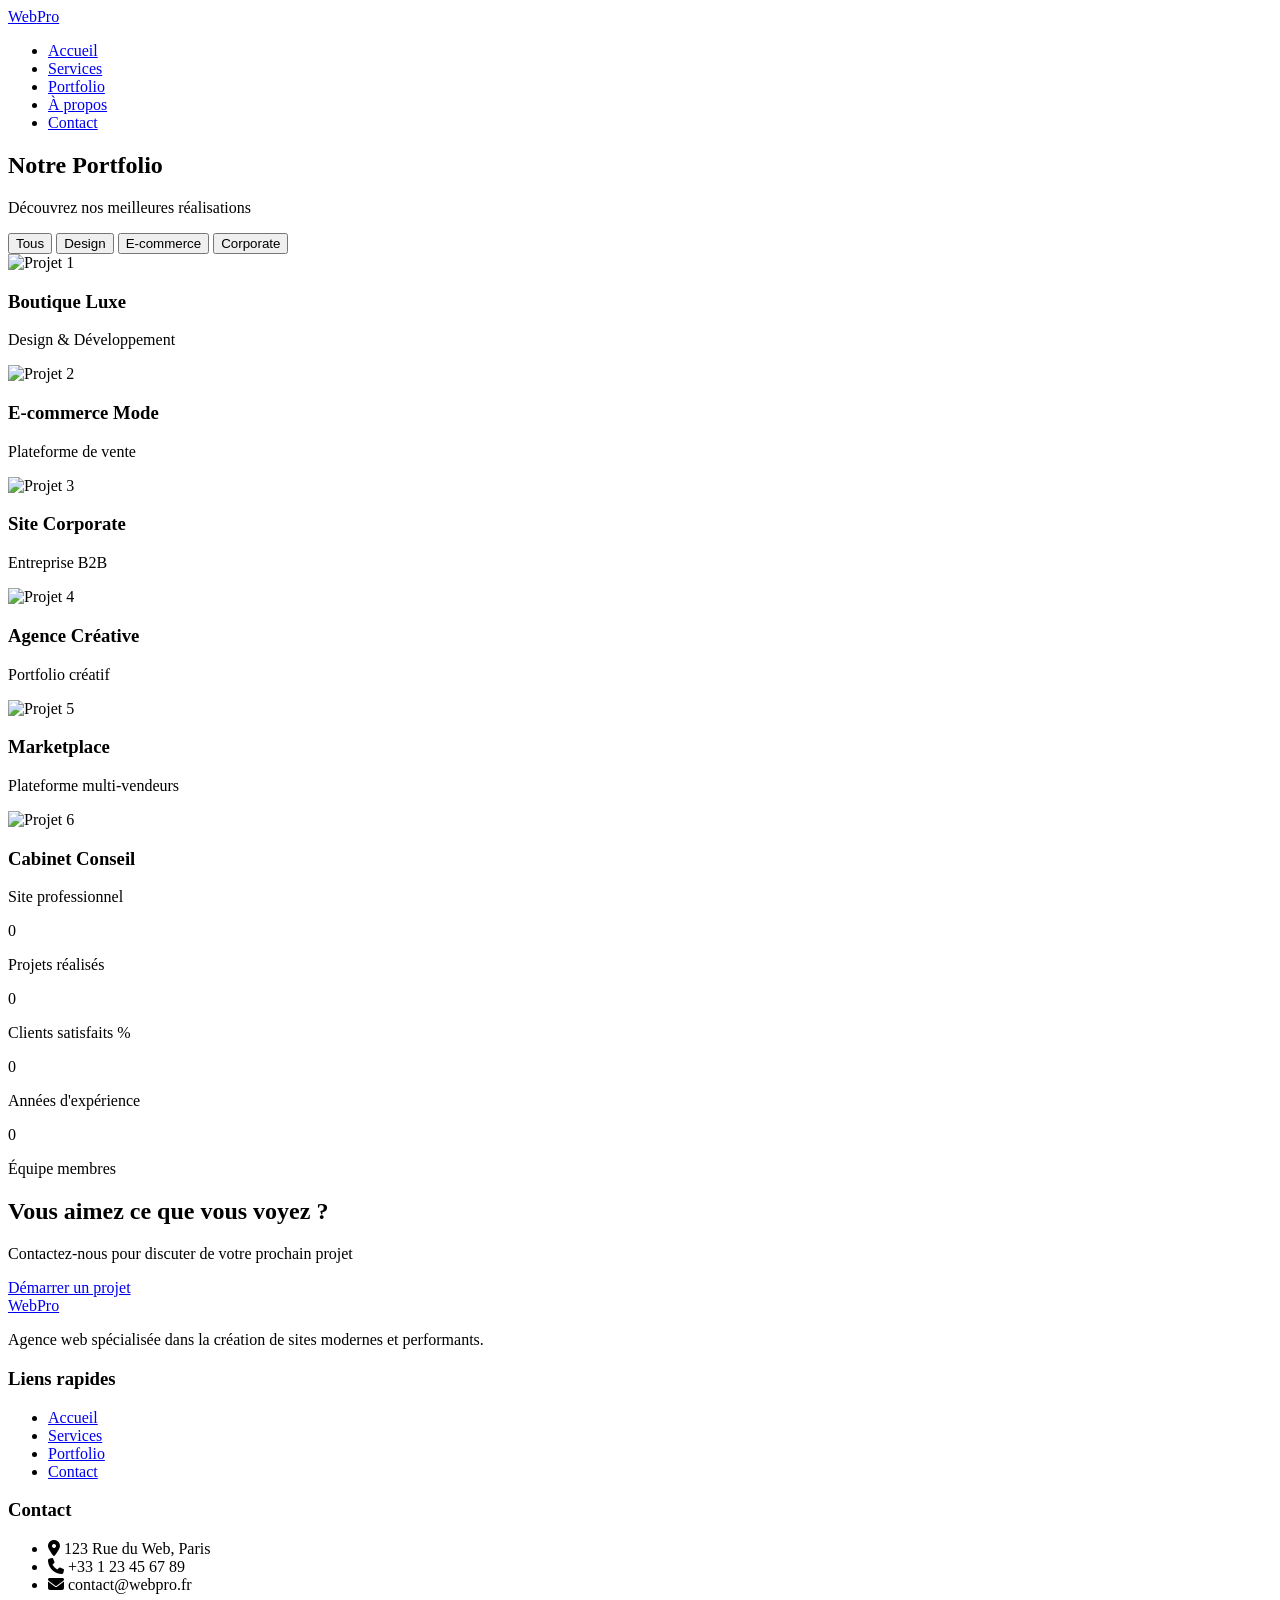
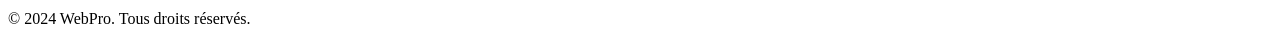
==== portfolio.html @ 1be38f8d "Add files via upload" ====
<!DOCTYPE html>
<html lang="fr">
<head>
    <meta charset="UTF-8">
    <meta name="viewport" content="width=device-width, initial-scale=1.0">
    <meta name="description" content="Découvrez nos réalisations et projets clients">
    <meta name="keywords" content="portfolio, réalisations, projets, clients">
    <title>Portfolio - WebPro</title>
    <link rel="stylesheet" href="css/style.css">
    <link rel="stylesheet" href="css/components.css">
    <link rel="stylesheet" href="css/responsive.css">
    <link rel="stylesheet" href="https://cdnjs.cloudflare.com/ajax/libs/font-awesome/6.4.0/css/all.min.css">
</head>
<body>
    <!-- Navigation -->
    <header class="header">
        <div class="container">
            <a href="index.html" class="logo">Web<span>Pro</span></a>
            
            <nav class="navbar">
                <ul class="nav-menu">
                    <li><a href="index.html" class="nav-link">Accueil</a></li>
                    <li><a href="services.html" class="nav-link">Services</a></li>
                    <li><a href="portfolio.html" class="nav-link active">Portfolio</a></li>
                    <li><a href="about.html" class="nav-link">À propos</a></li>
                    <li><a href="contact.html" class="nav-link">Contact</a></li>
                </ul>
                
                <div class="hamburger">
                    <span class="bar"></span>
                    <span class="bar"></span>
                    <span class="bar"></span>
                </div>
            </nav>
        </div>
    </header>

    <!-- Hero Section -->
    <section class="hero hero-secondary">
        <div class="container">
            <h1 class="hero-title">Notre Portfolio</h1>
            <p class="hero-subtitle">Découvrez nos meilleures réalisations</p>
        </div>
    </section>

    <!-- Portfolio Grid -->
    <section class="portfolio fade-in">
        <div class="container">
            <div class="portfolio-filters">
                <button class="filter-btn active" data-filter="all">Tous</button>
                <button class="filter-btn" data-filter="design">Design</button>
                <button class="filter-btn" data-filter="ecommerce">E-commerce</button>
                <button class="filter-btn" data-filter="corporate">Corporate</button>
            </div>

            <div class="portfolio-grid">
                <div class="portfolio-item" data-category="design">
                    <div class="portfolio-image">
                        <img src="images/portfolio/project1.jpg" alt="Projet 1">
                        <div class="portfolio-overlay">
                            <h3>Boutique Luxe</h3>
                            <p>Design & Développement</p>
                        </div>
                    </div>
                </div>

                <div class="portfolio-item" data-category="ecommerce">
                    <div class="portfolio-image">
                        <img src="images/portfolio/project2.jpg" alt="Projet 2">
                        <div class="portfolio-overlay">
                            <h3>E-commerce Mode</h3>
                            <p>Plateforme de vente</p>
                        </div>
                    </div>
                </div>

                <div class="portfolio-item" data-category="corporate">
                    <div class="portfolio-image">
                        <img src="images/portfolio/project3.jpg" alt="Projet 3">
                        <div class="portfolio-overlay">
                            <h3>Site Corporate</h3>
                            <p>Entreprise B2B</p>
                        </div>
                    </div>
                </div>

                <div class="portfolio-item" data-category="design">
                    <div class="portfolio-image">
                        <img src="images/portfolio/project4.jpg" alt="Projet 4">
                        <div class="portfolio-overlay">
                            <h3>Agence Créative</h3>
                            <p>Portfolio créatif</p>
                        </div>
                    </div>
                </div>

                <div class="portfolio-item" data-category="ecommerce">
                    <div class="portfolio-image">
                        <img src="images/portfolio/project5.jpg" alt="Projet 5">
                        <div class="portfolio-overlay">
                            <h3>Marketplace</h3>
                            <p>Plateforme multi-vendeurs</p>
                        </div>
                    </div>
                </div>

                <div class="portfolio-item" data-category="corporate">
                    <div class="portfolio-image">
                        <img src="images/portfolio/project6.jpg" alt="Projet 6">
                        <div class="portfolio-overlay">
                            <h3>Cabinet Conseil</h3>
                            <p>Site professionnel</p>
                        </div>
                    </div>
                </div>
            </div>
        </div>
    </section>

    <!-- Stats Section -->
    <section class="stats-section fade-in">
        <div class="container">
            <div class="stats-grid">
                <div class="stat-card">
                    <div class="stat-number" data-target="150">0</div>
                    <p>Projets réalisés</p>
                </div>
                <div class="stat-card">
                    <div class="stat-number" data-target="98">0</div>
                    <p>Clients satisfaits %</p>
                </div>
                <div class="stat-card">
                    <div class="stat-number" data-target="8">0</div>
                    <p>Années d'expérience</p>
                </div>
                <div class="stat-card">
                    <div class="stat-number" data-target="50">0</div>
                    <p>Équipe membres</p>
                </div>
            </div>
        </div>
    </section>

    <!-- CTA Section -->
    <section class="cta fade-in">
        <div class="container">
            <h2>Vous aimez ce que vous voyez ?</h2>
            <p>Contactez-nous pour discuter de votre prochain projet</p>
            <a href="contact.html" class="btn btn-primary">Démarrer un projet</a>
        </div>
    </section>

    <!-- Footer -->
    <footer class="footer">
        <div class="container">
            <div class="footer-grid">
                <div class="footer-col">
                    <a href="index.html" class="logo">Web<span>Pro</span></a>
                    <p>Agence web spécialisée dans la création de sites modernes et performants.</p>
                </div>
                
                <div class="footer-col">
                    <h3>Liens rapides</h3>
                    <ul>
                        <li><a href="index.html">Accueil</a></li>
                        <li><a href="services.html">Services</a></li>
                        <li><a href="portfolio.html">Portfolio</a></li>
                        <li><a href="contact.html">Contact</a></li>
                    </ul>
                </div>
                
                <div class="footer-col">
                    <h3>Contact</h3>
                    <ul>
                        <li><i class="fas fa-map-marker-alt"></i> 123 Rue du Web, Paris</li>
                        <li><i class="fas fa-phone"></i> +33 1 23 45 67 89</li>
                        <li><i class="fas fa-envelope"></i> contact@webpro.fr</li>
                    </ul>
                </div>
            </div>
            
            <div class="footer-bottom">
                <p>© 2024 WebPro. Tous droits réservés.</p>
            </div>
        </div>
    </footer>

    <script src="js/main.js"></script>
</body>
</html>
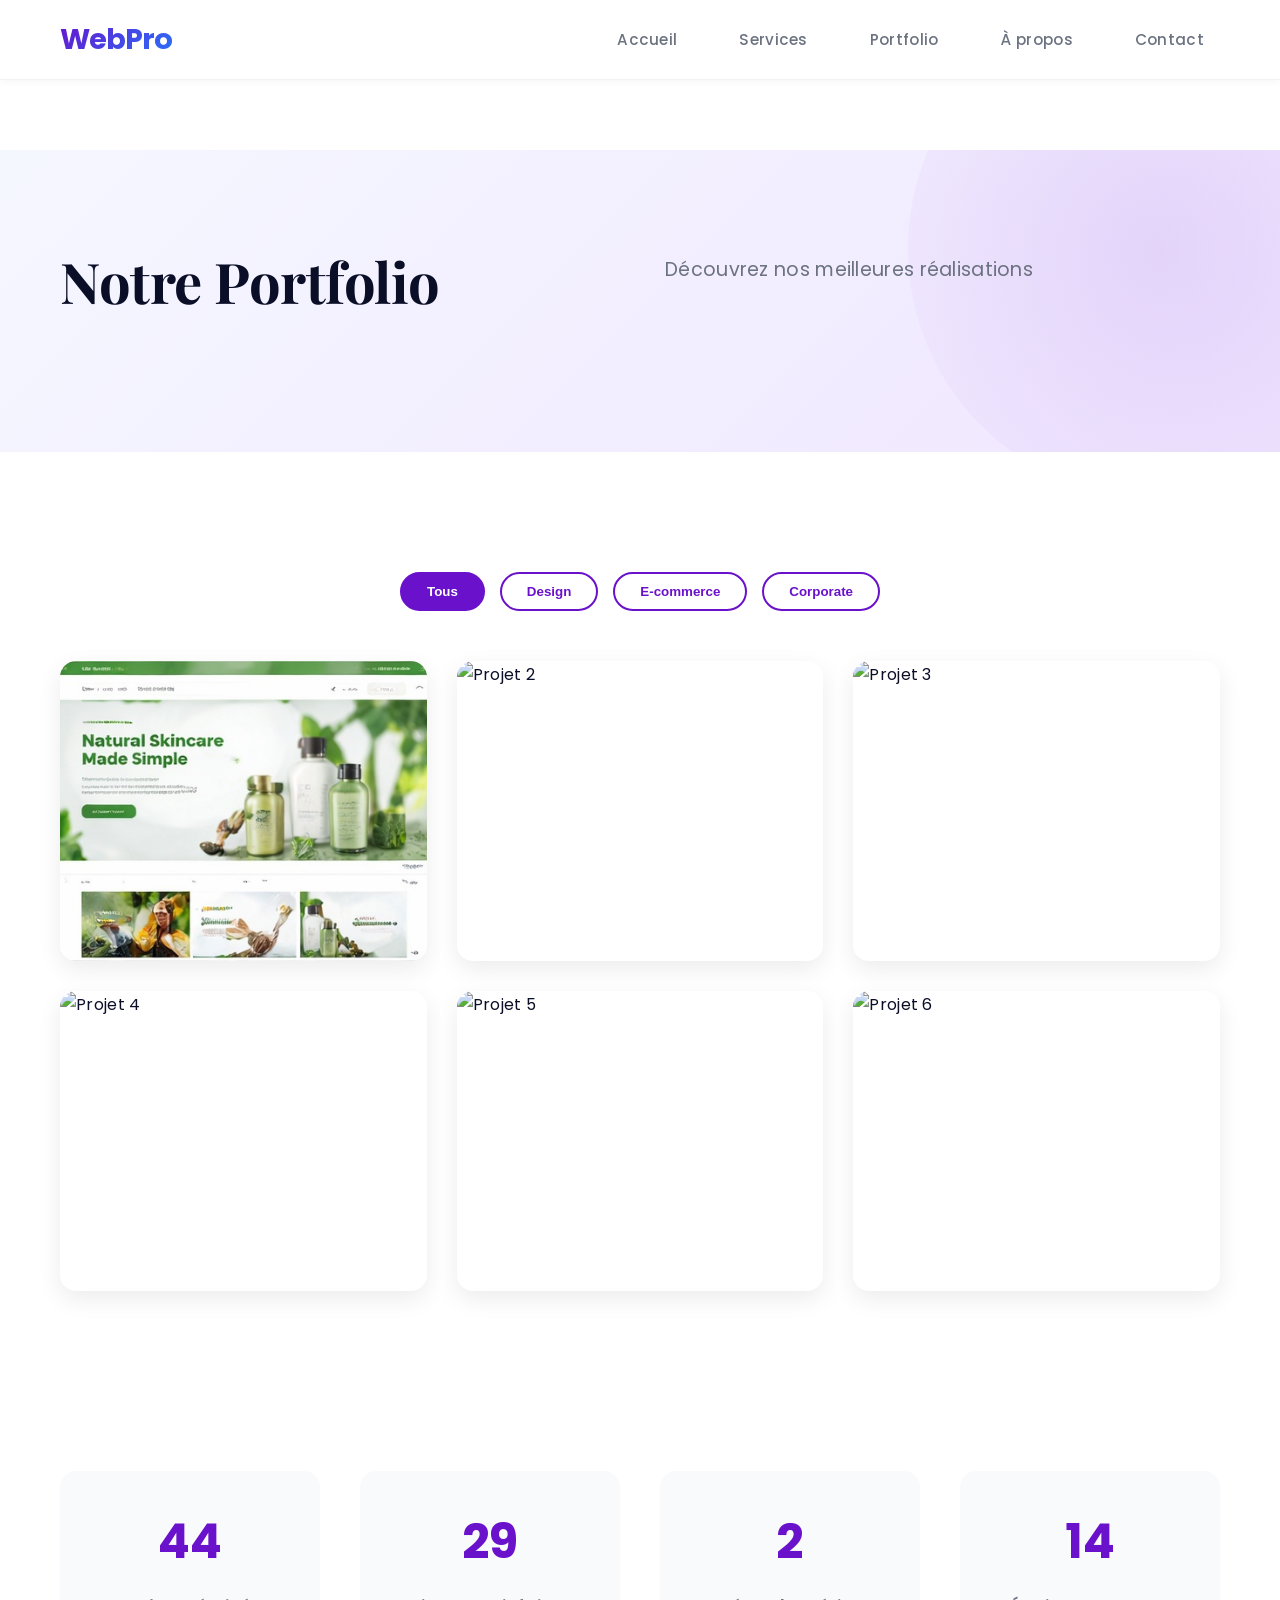
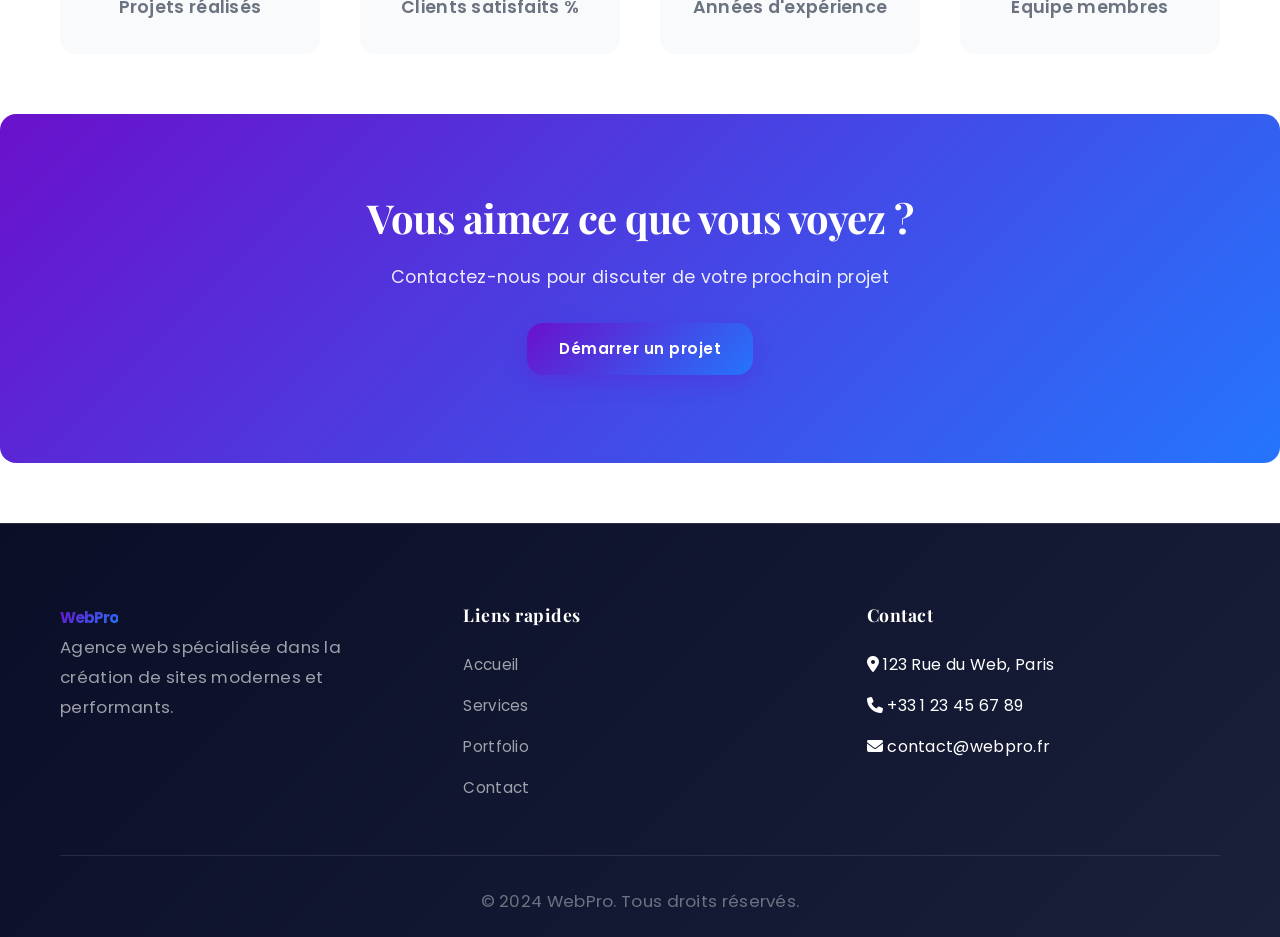
==== commit 2a2a2529: "Update portfolio.html" ====
--- a/portfolio.html
+++ b/portfolio.html
@@ -66,7 +66,7 @@
 
                 <div class="portfolio-item" data-category="ecommerce">
                     <div class="portfolio-image">
-                        <img src="images/portfolio/project2.jpg" alt="Projet 2">
+                         <img src="images/portfolio/project2.jpg" alt="Projet 2">
                         <div class="portfolio-overlay">
                             <h3>E-commerce Mode</h3>
                             <p>Plateforme de vente</p>
@@ -96,7 +96,7 @@
 
                 <div class="portfolio-item" data-category="ecommerce">
                     <div class="portfolio-image">
-                        <img src="images/portfolio/project5.jpg" alt="Projet 5">
+                         <img src="images/portfolio/project5.jpg" alt="Projet 5">
                         <div class="portfolio-overlay">
                             <h3>Marketplace</h3>
                             <p>Plateforme multi-vendeurs</p>
@@ -106,7 +106,7 @@
 
                 <div class="portfolio-item" data-category="corporate">
                     <div class="portfolio-image">
-                        <img src="images/portfolio/project6.jpg" alt="Projet 6">
+                         <img src="images/portfolio/project6.jpg" alt="Projet 6">
                         <div class="portfolio-overlay">
                             <h3>Cabinet Conseil</h3>
                             <p>Site professionnel</p>
--- a/css/style.css
+++ b/css/style.css
@@ -0,0 +1,588 @@
+/* ============================================
+   VARIABLES CSS & GOOGLE FONTS
+   ============================================ */
+@import url('https://fonts.googleapis.com/css2?family=Poppins:wght@300;400;500;600;700&family=Playfair+Display:wght@600;700&display=swap');
+
+:root {
+    --primary: #6a11cb;
+    --secondary: #2575fc;
+    --accent: #ff6b6b;
+    --dark: #0a0e27;
+    --gray: #6b7280;
+    --light: #f9fafb;
+    --white: #fff;
+    --shadow: 0 8px 24px rgba(0,0,0,0.08);
+    --shadow-hover: 0 16px 40px rgba(0,0,0,0.12);
+    --transition: all 0.3s cubic-bezier(0.4, 0, 0.2, 1);
+    --radius: 16px;
+}
+
+/* ============================================
+   RESET & BASE STYLES
+   ============================================ */
+* {
+    margin: 0;
+    padding: 0;
+    box-sizing: border-box;
+}
+
+html {
+    scroll-behavior: smooth;
+}
+
+body {
+    font-family: 'Poppins', sans-serif;
+    line-height: 1.7;
+    color: var(--dark);
+    background: var(--white);
+    font-weight: 400;
+    letter-spacing: 0.3px;
+    overflow-x: hidden;
+}
+
+h1, h2, h3, h4, h5, h6 {
+    font-family: 'Playfair Display', serif;
+    font-weight: 700;
+    line-height: 1.2;
+    letter-spacing: -0.5px;
+    margin-bottom: 1rem;
+}
+
+h1 {
+    font-size: 3.5rem;
+}
+
+h2 {
+    font-size: 2.8rem;
+}
+
+h3 {
+    font-size: 1.8rem;
+}
+
+p {
+    color: var(--gray);
+    font-size: 1.05rem;
+    line-height: 1.8;
+}
+
+.container {
+    width: 100%;
+    max-width: 1200px;
+    margin: 0 auto;
+    padding: 0 20px;
+}
+
+/* ============================================
+   HEADER & NAVIGATION
+   ============================================ */
+.header {
+    background: rgba(255, 255, 255, 0.95);
+    backdrop-filter: blur(10px);
+    padding: 15px 0;
+    box-shadow: 0 2px 8px rgba(0,0,0,0.04);
+    position: sticky;
+    top: 0;
+    z-index: 100;
+    border-bottom: 1px solid rgba(0,0,0,0.05);
+}
+
+.header .container {
+    display: flex;
+    justify-content: space-between;
+    align-items: center;
+}
+
+.logo {
+    font-size: 1.8rem;
+    font-weight: 700;
+    background: linear-gradient(135deg, var(--primary), var(--secondary));
+    -webkit-background-clip: text;
+    -webkit-text-fill-color: transparent;
+    background-clip: text;
+    text-decoration: none;
+    letter-spacing: -1px;
+}
+
+.nav-menu {
+    display: flex;
+    gap: 30px;
+    list-style: none;
+}
+
+.nav-link {
+    color: var(--gray);
+    text-decoration: none;
+    padding: 8px 16px;
+    transition: var(--transition);
+    position: relative;
+    font-weight: 500;
+    font-size: 0.95rem;
+}
+
+.nav-link::after {
+    content: '';
+    position: absolute;
+    bottom: -5px;
+    left: 16px;
+    width: 0;
+    height: 3px;
+    background: linear-gradient(90deg, var(--primary), var(--secondary));
+    transition: var(--transition);
+    border-radius: 2px;
+}
+
+.nav-link:hover,
+.nav-link.active {
+    color: var(--primary);
+}
+
+.nav-link:hover::after,
+.nav-link.active::after {
+    width: calc(100% - 32px);
+}
+
+.hamburger {
+    display: none;
+    flex-direction: column;
+    cursor: pointer;
+    gap: 6px;
+}
+
+.hamburger .bar {
+    width: 25px;
+    height: 3px;
+    background: var(--primary);
+    border-radius: 3px;
+    transition: var(--transition);
+}
+
+/* ============================================
+   BUTTONS
+   ============================================ */
+.btn {
+    display: inline-block;
+    padding: 13px 32px;
+    border: none;
+    border-radius: var(--radius);
+    cursor: pointer;
+    font-weight: 600;
+    text-decoration: none;
+    transition: var(--transition);
+    font-size: 0.95rem;
+    letter-spacing: 0.5px;
+    position: relative;
+    overflow: hidden;
+}
+
+.btn-primary {
+    background: linear-gradient(135deg, var(--primary), var(--secondary));
+    color: var(--white);
+    box-shadow: 0 8px 20px rgba(106, 17, 203, 0.25);
+}
+
+.btn-primary:hover {
+    transform: translateY(-2px);
+    box-shadow: 0 12px 30px rgba(106, 17, 203, 0.35);
+}
+
+.btn-secondary {
+    background: transparent;
+    color: var(--primary);
+    border: 2px solid var(--primary);
+}
+
+.btn-secondary:hover {
+    background: var(--primary);
+    color: var(--white);
+    transform: translateY(-2px);
+}
+
+/* ============================================
+   HERO SECTION
+   ============================================ */
+.hero {
+    padding: 100px 0 120px;
+    background: linear-gradient(135deg, #f5f7ff 0%, #f0e6ff 100%);
+    margin-top: 70px;
+    position: relative;
+    overflow: hidden;
+}
+
+.hero::before {
+    content: '';
+    position: absolute;
+    top: -50%;
+    right: -10%;
+    width: 500px;
+    height: 500px;
+    background: radial-gradient(circle, rgba(106, 17, 203, 0.1), transparent);
+    border-radius: 50%;
+    z-index: 0;
+}
+
+.hero .container {
+    position: relative;
+    z-index: 1;
+    display: grid;
+    grid-template-columns: 1fr 1fr;
+    gap: 50px;
+    align-items: center;
+}
+
+.hero-content {
+    z-index: 2;
+}
+
+.hero-title {
+    font-size: 3.5rem;
+    color: var(--dark);
+    margin-bottom: 20px;
+    font-weight: 700;
+    line-height: 1.1;
+}
+
+.hero-subtitle {
+    font-size: 1.2rem;
+    color: var(--gray);
+    margin-bottom: 40px;
+    line-height: 1.6;
+    max-width: 500px;
+}
+
+.hero-buttons {
+    display: flex;
+    gap: 20px;
+    flex-wrap: wrap;
+}
+
+.hero-image {
+    text-align: center;
+}
+
+.hero-image img {
+    max-width: 100%;
+    height: auto;
+    border-radius: var(--radius);
+    box-shadow: var(--shadow-hover);
+}
+
+/* ============================================
+   SECTIONS
+   ============================================ */
+.services,
+.testimonials,
+.portfolio,
+.about-section,
+.team,
+.why-us,
+.pricing,
+.contact-section {
+    padding: 120px 0;
+}
+
+.section-title {
+    font-size: 2.8rem;
+    color: var(--dark);
+    text-align: center;
+    margin-bottom: 15px;
+    font-weight: 700;
+}
+
+.section-subtitle {
+    font-size: 1.05rem;
+    color: var(--gray);
+    text-align: center;
+    margin-bottom: 60px;
+    max-width: 600px;
+    margin-left: auto;
+    margin-right: auto;
+    line-height: 1.8;
+}
+
+/* ============================================
+   SERVICES SECTION
+   ============================================ */
+.services-grid {
+    display: grid;
+    grid-template-columns: repeat(auto-fit, minmax(320px, 1fr));
+    gap: 40px;
+}
+
+.service-card {
+    background: var(--white);
+    padding: 50px 40px;
+    border-radius: var(--radius);
+    box-shadow: var(--shadow);
+    transition: var(--transition);
+    text-align: center;
+    border: 1px solid rgba(0,0,0,0.05);
+}
+
+.service-card:hover {
+    transform: translateY(-8px);
+    box-shadow: var(--shadow-hover);
+    border-color: rgba(106, 17, 203, 0.1);
+}
+
+.service-icon {
+    width: 90px;
+    height: 90px;
+    background: linear-gradient(135deg, var(--primary), var(--secondary));
+    border-radius: 50%;
+    display: flex;
+    align-items: center;
+    justify-content: center;
+    margin: 0 auto 25px;
+    color: var(--white);
+    font-size: 2.2rem;
+    box-shadow: 0 10px 25px rgba(106, 17, 203, 0.2);
+}
+
+.service-card h3 {
+    font-size: 1.6rem;
+    color: var(--dark);
+    margin-bottom: 15px;
+    font-weight: 700;
+}
+
+.service-card p {
+    color: var(--gray);
+    line-height: 1.8;
+    font-size: 1rem;
+}
+
+/* ============================================
+   TESTIMONIALS SECTION
+   ============================================ */
+.testimonials-grid {
+    display: grid;
+    grid-template-columns: repeat(auto-fit, minmax(300px, 1fr));
+    gap: 30px;
+}
+
+.testimonial-card {
+    background: var(--white);
+    padding: 40px;
+    border-radius: var(--radius);
+    box-shadow: var(--shadow);
+    border-left: 4px solid var(--primary);
+}
+
+.testimonial-text {
+    color: var(--gray);
+    margin-bottom: 20px;
+    font-size: 1rem;
+    line-height: 1.8;
+    font-style: italic;
+}
+
+.testimonial-author {
+    display: flex;
+    align-items: center;
+    gap: 15px;
+}
+
+.author-avatar {
+    width: 50px;
+    height: 50px;
+    background: linear-gradient(135deg, var(--primary), var(--secondary));
+    border-radius: 50%;
+    display: flex;
+    align-items: center;
+    justify-content: center;
+    color: var(--white);
+    font-weight: 700;
+    font-size: 1.2rem;
+}
+
+.author-info h4 {
+    color: var(--dark);
+    margin-bottom: 3px;
+    font-size: 1rem;
+}
+
+.author-info p {
+    color: var(--gray);
+    font-size: 0.85rem;
+    margin: 0;
+}
+
+/* ============================================
+   CTA SECTION
+   ============================================ */
+.cta {
+    background: linear-gradient(135deg, var(--primary), var(--secondary));
+    color: var(--white);
+    padding: 80px 0;
+    text-align: center;
+    border-radius: var(--radius);
+    margin: 60px 0;
+}
+
+.cta h2 {
+    color: var(--white);
+    font-size: 2.5rem;
+    margin-bottom: 20px;
+}
+
+.cta p {
+    color: rgba(255,255,255,0.9);
+    font-size: 1.1rem;
+    margin-bottom: 30px;
+    max-width: 600px;
+    margin-left: auto;
+    margin-right: auto;
+}
+
+/* ============================================
+   FOOTER
+   ============================================ */
+footer {
+    background: linear-gradient(135deg, var(--dark), #1a1f3a);
+    color: var(--white);
+    padding: 80px 0 20px;
+    border-top: 1px solid rgba(255,255,255,0.1);
+}
+
+.footer-grid {
+    display: grid;
+    grid-template-columns: repeat(auto-fit, minmax(250px, 1fr));
+    gap: 50px;
+    margin-bottom: 40px;
+}
+
+.footer-col h3 {
+    font-size: 1.1rem;
+    margin-bottom: 25px;
+    font-weight: 700;
+    letter-spacing: 0.5px;
+}
+
+.footer-col ul {
+    list-style: none;
+}
+
+.footer-col ul li {
+    margin-bottom: 14px;
+}
+
+.footer-col a {
+    color: rgba(255,255,255,0.6);
+    text-decoration: none;
+    transition: var(--transition);
+    font-size: 0.95rem;
+}
+
+.footer-col a:hover {
+    color: var(--white);
+    transform: translateX(4px);
+}
+
+.footer-col p {
+    color: rgba(255,255,255,0.6);
+    line-height: 1.8;
+}
+
+.footer-bottom {
+    border-top: 1px solid rgba(255,255,255,0.1);
+    padding-top: 30px;
+    text-align: center;
+    color: rgba(255,255,255,0.6);
+    font-size: 0.9rem;
+}
+
+/* ============================================
+   ANIMATIONS
+   ============================================ */
+@keyframes fadeIn {
+    from {
+        opacity: 0;
+        transform: translateY(20px);
+    }
+    to {
+        opacity: 1;
+        transform: translateY(0);
+    }
+}
+
+.fade-in {
+    animation: fadeIn 0.6s ease-out forwards;
+    opacity: 0;
+}
+
+.fade-in.visible {
+    opacity: 1;
+}
+
+@keyframes slideInLeft {
+    from {
+        opacity: 0;
+        transform: translateX(-30px);
+    }
+    to {
+        opacity: 1;
+        transform: translateX(0);
+    }
+}
+
+@keyframes slideInRight {
+    from {
+        opacity: 0;
+        transform: translateX(30px);
+    }
+    to {
+        opacity: 1;
+        transform: translateX(0);
+    }
+}
+
+@keyframes pulse {
+    0%, 100% {
+        opacity: 1;
+    }
+    50% {
+        opacity: 0.5;
+    }
+}
+
+/* ============================================
+   UTILITY CLASSES
+   ============================================ */
+.text-center {
+    text-align: center;
+}
+
+.mt-1 {
+    margin-top: 1rem;
+}
+
+.mt-2 {
+    margin-top: 2rem;
+}
+
+.mb-1 {
+    margin-bottom: 1rem;
+}
+
+.mb-2 {
+    margin-bottom: 2rem;
+}
+
+.flex {
+    display: flex;
+}
+
+.flex-center {
+    display: flex;
+    align-items: center;
+    justify-content: center;
+}
+
+.gap-20 {
+    gap: 20px;
+}
+
+.gap-30 {
+    gap: 30px;
+}
--- a/css/components.css
+++ b/css/components.css
@@ -0,0 +1,654 @@
+/* ============================================
+   SERVICES DETAILED SECTION
+   ============================================ */
+.services-detailed {
+    padding: 100px 0;
+}
+
+.service-detail {
+    display: grid;
+    grid-template-columns: 1fr 1fr;
+    gap: 50px;
+    align-items: center;
+    margin-bottom: 80px;
+}
+
+.service-detail.reverse {
+    grid-template-columns: 1fr 1fr;
+}
+
+.service-detail.reverse .service-detail-content {
+    order: 2;
+}
+
+.service-detail.reverse .service-detail-image {
+    order: 1;
+}
+
+.service-detail-content h2 {
+    font-size: 2rem;
+    color: #111;
+    margin-bottom: 20px;
+    font-weight: 700;
+}
+
+.service-detail-content p {
+    color: #666;
+    margin-bottom: 20px;
+    line-height: 1.8;
+    font-size: 1.05rem;
+}
+
+.features-list {
+    list-style: none;
+    margin: 30px 0;
+}
+
+.features-list li {
+    padding: 10px 0;
+    color: #333;
+    font-weight: 500;
+    display: flex;
+    align-items: center;
+    gap: 12px;
+}
+
+.features-list i {
+    color: var(--primary);
+    font-size: 1.2rem;
+}
+
+.service-detail-image img {
+    width: 100%;
+    height: auto;
+    border-radius: var(--radius);
+    box-shadow: var(--shadow);
+}
+
+/* ============================================
+   PORTFOLIO SECTION
+   ============================================ */
+.portfolio-filters {
+    display: flex;
+    justify-content: center;
+    gap: 15px;
+    margin-bottom: 50px;
+    flex-wrap: wrap;
+}
+
+.filter-btn {
+    padding: 10px 25px;
+    border: 2px solid var(--primary);
+    background: transparent;
+    color: var(--primary);
+    border-radius: 30px;
+    cursor: pointer;
+    font-weight: 600;
+    transition: var(--transition);
+}
+
+.filter-btn.active,
+.filter-btn:hover {
+    background: var(--primary);
+    color: var(--white);
+}
+
+.portfolio-grid {
+    display: grid;
+    grid-template-columns: repeat(auto-fit, minmax(300px, 1fr));
+    gap: 30px;
+}
+
+.portfolio-item {
+    position: relative;
+    overflow: hidden;
+    border-radius: var(--radius);
+    box-shadow: var(--shadow);
+    transition: var(--transition);
+}
+
+.portfolio-item:hover {
+    transform: translateY(-10px);
+    box-shadow: var(--shadow-hover);
+}
+
+.portfolio-image {
+    position: relative;
+    overflow: hidden;
+    height: 300px;
+}
+
+.portfolio-image img {
+    width: 100%;
+    height: 100%;
+    object-fit: cover;
+    transition: var(--transition);
+}
+
+.portfolio-item:hover .portfolio-image img {
+    transform: scale(1.1);
+}
+
+.portfolio-overlay {
+    position: absolute;
+    top: 0;
+    left: 0;
+    right: 0;
+    bottom: 0;
+    background: rgba(106, 17, 203, 0.9);
+    display: flex;
+    flex-direction: column;
+    justify-content: center;
+    align-items: center;
+    color: var(--white);
+    opacity: 0;
+    transition: var(--transition);
+}
+
+.portfolio-item:hover .portfolio-overlay {
+    opacity: 1;
+}
+
+.portfolio-overlay h3 {
+    font-size: 1.5rem;
+    margin-bottom: 10px;
+}
+
+.portfolio-overlay p {
+    font-size: 1rem;
+}
+
+/* ============================================
+   STATS SECTION
+   ============================================ */
+.stats-grid {
+    display: grid;
+    grid-template-columns: repeat(auto-fit, minmax(200px, 1fr));
+    gap: 40px;
+    margin: 60px 0;
+}
+
+.stat-card {
+    text-align: center;
+    padding: 30px;
+    background: var(--light);
+    border-radius: var(--radius);
+    transition: var(--transition);
+}
+
+.stat-card:hover {
+    transform: translateY(-10px);
+    box-shadow: var(--shadow);
+}
+
+.stat-number {
+    font-size: 3rem;
+    font-weight: 700;
+    color: var(--primary);
+    margin-bottom: 10px;
+}
+
+.stat-card p {
+    color: var(--gray);
+    font-size: 1.1rem;
+    font-weight: 600;
+}
+
+/* ============================================
+   ABOUT SECTION
+   ============================================ */
+.about-content {
+    display: grid;
+    grid-template-columns: 1fr 1fr;
+    gap: 50px;
+    align-items: center;
+}
+
+.about-text h2 {
+    font-size: 2.5rem;
+    color: var(--dark);
+    margin-bottom: 20px;
+    font-weight: 700;
+}
+
+.about-text p {
+    color: #666;
+    margin-bottom: 20px;
+    line-height: 1.8;
+    font-size: 1.05rem;
+}
+
+.about-text h3 {
+    font-size: 1.5rem;
+    color: var(--dark);
+    margin: 30px 0 20px;
+    font-weight: 700;
+}
+
+.values-list {
+    list-style: none;
+}
+
+.values-list li {
+    padding: 15px 0;
+    border-bottom: 1px solid var(--light);
+    color: #666;
+    line-height: 1.8;
+}
+
+.values-list li:last-child {
+    border-bottom: none;
+}
+
+.values-list strong {
+    color: var(--primary);
+}
+
+.about-image img {
+    width: 100%;
+    height: auto;
+    border-radius: var(--radius);
+    box-shadow: var(--shadow);
+}
+
+/* ============================================
+   TEAM SECTION
+   ============================================ */
+.team-grid {
+    display: grid;
+    grid-template-columns: repeat(auto-fit, minmax(250px, 1fr));
+    gap: 30px;
+}
+
+.team-member {
+    background: var(--white);
+    border-radius: var(--radius);
+    overflow: hidden;
+    box-shadow: var(--shadow);
+    transition: var(--transition);
+    text-align: center;
+}
+
+.team-member:hover {
+    transform: translateY(-10px);
+    box-shadow: var(--shadow-hover);
+}
+
+.member-image {
+    overflow: hidden;
+    height: 300px;
+}
+
+.member-image img {
+    width: 100%;
+    height: 100%;
+    object-fit: cover;
+    transition: var(--transition);
+}
+
+.team-member:hover .member-image img {
+    transform: scale(1.1);
+}
+
+.team-member h3 {
+    font-size: 1.3rem;
+    color: var(--dark);
+    margin: 20px 15px 5px;
+    font-weight: 700;
+}
+
+.member-role {
+    color: var(--primary);
+    font-weight: 600;
+    margin: 5px 15px;
+}
+
+.member-bio {
+    color: var(--gray);
+    padding: 0 15px;
+    margin-bottom: 20px;
+    font-size: 0.95rem;
+}
+
+.member-social {
+    display: flex;
+    justify-content: center;
+    gap: 15px;
+    padding: 0 15px 20px;
+}
+
+.member-social a {
+    width: 40px;
+    height: 40px;
+    background: var(--light);
+    border-radius: 50%;
+    display: flex;
+    align-items: center;
+    justify-content: center;
+    color: var(--primary);
+    text-decoration: none;
+    transition: var(--transition);
+}
+
+.member-social a:hover {
+    background: var(--primary);
+    color: var(--white);
+}
+
+/* ============================================
+   FEATURES GRID
+   ============================================ */
+.features-grid {
+    display: grid;
+    grid-template-columns: repeat(auto-fit, minmax(300px, 1fr));
+    gap: 30px;
+}
+
+.feature-item {
+    text-align: center;
+    padding: 30px;
+    background: var(--light);
+    border-radius: var(--radius);
+    transition: var(--transition);
+}
+
+.feature-item:hover {
+    transform: translateY(-10px);
+    box-shadow: var(--shadow);
+}
+
+.feature-icon {
+    width: 80px;
+    height: 80px;
+    background: linear-gradient(135deg, var(--primary), var(--secondary));
+    border-radius: 50%;
+    display: flex;
+    align-items: center;
+    justify-content: center;
+    margin: 0 auto 20px;
+    color: var(--white);
+    font-size: 2rem;
+}
+
+.feature-item h3 {
+    font-size: 1.3rem;
+    color: var(--dark);
+    margin-bottom: 15px;
+    font-weight: 700;
+}
+
+.feature-item p {
+    color: var(--gray);
+    line-height: 1.8;
+}
+
+/* ============================================
+   PRICING SECTION
+   ============================================ */
+.pricing-grid {
+    display: grid;
+    grid-template-columns: repeat(auto-fit, minmax(300px, 1fr));
+    gap: 30px;
+}
+
+.pricing-card {
+    background: var(--white);
+    padding: 40px 30px;
+    border-radius: var(--radius);
+    box-shadow: var(--shadow);
+    transition: var(--transition);
+    position: relative;
+    text-align: center;
+}
+
+.pricing-card.featured {
+    border: 2px solid var(--primary);
+    transform: scale(1.05);
+}
+
+.pricing-card:hover {
+    transform: translateY(-10px);
+    box-shadow: var(--shadow-hover);
+}
+
+.pricing-card.featured:hover {
+    transform: scale(1.05) translateY(-10px);
+}
+
+.badge {
+    position: absolute;
+    top: -15px;
+    left: 50%;
+    transform: translateX(-50%);
+    background: var(--primary);
+    color: var(--white);
+    padding: 5px 15px;
+    border-radius: 20px;
+    font-size: 0.85rem;
+    font-weight: 600;
+}
+
+.pricing-card h3 {
+    font-size: 1.5rem;
+    color: var(--dark);
+    margin-bottom: 15px;
+    font-weight: 700;
+}
+
+.price {
+    font-size: 1.1rem;
+    color: var(--gray);
+    margin-bottom: 10px;
+}
+
+.price span {
+    font-size: 2.5rem;
+    color: var(--primary);
+    font-weight: 700;
+}
+
+.pricing-features {
+    list-style: none;
+    margin: 30px 0;
+    text-align: left;
+}
+
+.pricing-features li {
+    padding: 12px 0;
+    color: #666;
+    border-bottom: 1px solid var(--light);
+    display: flex;
+    align-items: center;
+    gap: 10px;
+}
+
+.pricing-features li:last-child {
+    border-bottom: none;
+}
+
+.pricing-features i {
+    color: var(--primary);
+    font-weight: 700;
+}
+
+/* ============================================
+   CONTACT SECTION
+   ============================================ */
+.contact-wrapper {
+    display: grid;
+    grid-template-columns: 1fr 1fr;
+    gap: 50px;
+}
+
+.contact-info h2 {
+    font-size: 2rem;
+    color: var(--dark);
+    margin-bottom: 20px;
+    font-weight: 700;
+}
+
+.contact-info > p {
+    color: #666;
+    margin-bottom: 30px;
+    line-height: 1.8;
+}
+
+.contact-details {
+    margin: 40px 0;
+}
+
+.contact-item {
+    display: flex;
+    gap: 20px;
+    margin-bottom: 30px;
+}
+
+.contact-icon {
+    width: 60px;
+    height: 60px;
+    background: var(--light);
+    border-radius: 50%;
+    display: flex;
+    align-items: center;
+    justify-content: center;
+    color: var(--primary);
+    font-size: 1.5rem;
+    flex-shrink: 0;
+}
+
+.contact-text h3 {
+    color: var(--dark);
+    margin-bottom: 5px;
+    font-weight: 700;
+}
+
+.contact-text p {
+    color: #666;
+    line-height: 1.6;
+}
+
+.contact-text a {
+    color: var(--primary);
+    text-decoration: none;
+    font-weight: 600;
+    transition: var(--transition);
+}
+
+.contact-text a:hover {
+    text-decoration: underline;
+}
+
+.social-links h3 {
+    color: var(--dark);
+    margin-bottom: 20px;
+    font-weight: 700;
+}
+
+.social-icons {
+    display: flex;
+    gap: 15px;
+}
+
+.social-icon {
+    width: 45px;
+    height: 45px;
+    background: var(--light);
+    border-radius: 50%;
+    display: flex;
+    align-items: center;
+    justify-content: center;
+    color: var(--primary);
+    text-decoration: none;
+    font-size: 1.2rem;
+    transition: var(--transition);
+}
+
+.social-icon:hover {
+    background: var(--primary);
+    color: var(--white);
+}
+
+/* ============================================
+   CONTACT FORM
+   ============================================ */
+.contact-form-wrapper h2 {
+    font-size: 2rem;
+    color: var(--dark);
+    margin-bottom: 30px;
+    font-weight: 700;
+}
+
+.contact-form {
+    display: flex;
+    flex-direction: column;
+    gap: 20px;
+}
+
+.form-group {
+    display: flex;
+    flex-direction: column;
+}
+
+.form-group label {
+    color: var(--dark);
+    margin-bottom: 8px;
+    font-weight: 600;
+}
+
+.form-group input,
+.form-group select,
+.form-group textarea {
+    padding: 12px 15px;
+    border: 1px solid #ddd;
+    border-radius: var(--radius);
+    font-family: inherit;
+    font-size: 1rem;
+    transition: var(--transition);
+}
+
+.form-group input:focus,
+.form-group select:focus,
+.form-group textarea:focus {
+    outline: none;
+    border-color: var(--primary);
+    box-shadow: 0 0 0 3px rgba(106, 17, 203, 0.1);
+}
+
+.form-group.checkbox {
+    flex-direction: row;
+    align-items: center;
+    gap: 10px;
+}
+
+.form-group.checkbox input {
+    width: 20px;
+    height: 20px;
+    margin: 0;
+}
+
+.form-group.checkbox label {
+    margin-bottom: 0;
+}
+
+.contact-form button {
+    margin-top: 10px;
+}
+
+/* ============================================
+   MAP SECTION
+   ============================================ */
+.map-section {
+    padding: 100px 0;
+    background: var(--light);
+}
+
+.map-container {
+    border-radius: var(--radius);
+    overflow: hidden;
+    box-shadow: var(--shadow);
+    height: 400px;
+}
+
+.map-container iframe {
+    border: none;
+}
--- a/css/responsive.css
+++ b/css/responsive.css
@@ -0,0 +1,565 @@
+/* ============================================
+   RESPONSIVE DESIGN - TABLET (992px and below)
+   ============================================ */
+@media (max-width: 992px) {
+    .hero .container {
+        grid-template-columns: 1fr;
+        text-align: center;
+    }
+    
+    .hero-image {
+        order: -1;
+    }
+    
+    .hero-title {
+        font-size: 2.5rem;
+    }
+
+    .service-detail,
+    .service-detail.reverse {
+        grid-template-columns: 1fr;
+    }
+
+    .service-detail.reverse .service-detail-content,
+    .service-detail.reverse .service-detail-image {
+        order: initial;
+    }
+
+    .about-content {
+        grid-template-columns: 1fr;
+    }
+
+    .contact-wrapper {
+        grid-template-columns: 1fr;
+    }
+
+    .section-title {
+        font-size: 2rem;
+    }
+
+    .pricing-card.featured {
+        transform: scale(1);
+    }
+
+    .pricing-card.featured:hover {
+        transform: translateY(-10px);
+    }
+}
+
+/* ============================================
+   RESPONSIVE DESIGN - MOBILE (768px and below)
+   ============================================ */
+@media (max-width: 768px) {
+    /* Header & Navigation */
+    .hamburger {
+        display: flex;
+    }
+    
+    .hamburger.active .bar:nth-child(2) {
+        opacity: 0;
+    }
+    
+    .hamburger.active .bar:nth-child(1) {
+        transform: translateY(8px) rotate(45deg);
+    }
+    
+    .hamburger.active .bar:nth-child(3) {
+        transform: translateY(-8px) rotate(-45deg);
+    }
+    
+    .nav-menu {
+        position: fixed;
+        left: -100%;
+        top: 70px;
+        flex-direction: column;
+        background: var(--white);
+        width: 100%;
+        text-align: center;
+        transition: 0.3s;
+        box-shadow: 0 10px 20px rgba(0,0,0,0.1);
+        padding: 20px 0;
+        gap: 0;
+    }
+    
+    .nav-menu.active {
+        left: 0;
+    }
+    
+    .nav-link {
+        padding: 15px;
+        display: block;
+    }
+
+    .nav-link::after {
+        display: none;
+    }
+
+    .nav-link:hover::after,
+    .nav-link.active::after {
+        width: 0;
+    }
+    
+    /* Hero Section */
+    .hero {
+        padding: 120px 0 80px;
+        margin-top: 70px;
+    }
+
+    .hero-title {
+        font-size: 2rem;
+    }
+
+    .hero-subtitle {
+        font-size: 1rem;
+    }
+
+    .btn {
+        display: block;
+        margin-right: 0;
+        margin-bottom: 15px;
+        text-align: center;
+    }
+
+    .btn-secondary {
+        background: rgba(255,255,255,0.1);
+    }
+
+    /* Sections */
+    .services,
+    .testimonials,
+    .portfolio,
+    .about-section,
+    .team,
+    .why-us,
+    .pricing,
+    .contact-section {
+        padding: 60px 0;
+    }
+
+    .section-title {
+        font-size: 1.8rem;
+    }
+
+    .section-subtitle {
+        font-size: 1rem;
+        margin-bottom: 30px;
+    }
+
+    /* Services Grid */
+    .services-grid {
+        grid-template-columns: 1fr;
+        gap: 20px;
+    }
+
+    .service-card {
+        padding: 20px;
+    }
+
+    /* Testimonials */
+    .testimonials-grid {
+        grid-template-columns: 1fr;
+    }
+
+    /* Portfolio */
+    .portfolio-filters {
+        gap: 10px;
+    }
+
+    .filter-btn {
+        padding: 8px 15px;
+        font-size: 0.9rem;
+    }
+
+    .portfolio-grid {
+        grid-template-columns: 1fr;
+        gap: 20px;
+    }
+
+    .portfolio-image {
+        height: 250px;
+    }
+
+    /* Stats */
+    .stats-grid {
+        grid-template-columns: repeat(2, 1fr);
+        gap: 20px;
+    }
+
+    .stat-card {
+        padding: 20px;
+    }
+
+    .stat-number {
+        font-size: 2rem;
+    }
+
+    /* About */
+    .about-text h2 {
+        font-size: 1.8rem;
+    }
+
+    .about-text h3 {
+        font-size: 1.3rem;
+    }
+
+    /* Team */
+    .team-grid {
+        grid-template-columns: repeat(2, 1fr);
+        gap: 20px;
+    }
+
+    .member-image {
+        height: 250px;
+    }
+
+    /* Features Grid */
+    .features-grid {
+        grid-template-columns: 1fr;
+    }
+
+    .feature-icon {
+        width: 60px;
+        height: 60px;
+        font-size: 1.5rem;
+    }
+
+    /* Pricing */
+    .pricing-grid {
+        grid-template-columns: 1fr;
+    }
+
+    .pricing-card {
+        padding: 30px 20px;
+    }
+
+    /* Contact */
+    .contact-wrapper {
+        gap: 30px;
+    }
+
+    .contact-info h2,
+    .contact-form-wrapper h2 {
+        font-size: 1.5rem;
+    }
+
+    .contact-item {
+        gap: 15px;
+    }
+
+    .contact-icon {
+        width: 50px;
+        height: 50px;
+        font-size: 1.2rem;
+    }
+
+    .social-icons {
+        gap: 10px;
+    }
+
+    .social-icon {
+        width: 40px;
+        height: 40px;
+        font-size: 1rem;
+    }
+
+    /* Map */
+    .map-container {
+        height: 300px;
+    }
+
+    /* CTA Section */
+    .cta h2 {
+        font-size: 1.8rem;
+    }
+
+    .cta p {
+        font-size: 1rem;
+    }
+
+    /* Footer */
+    .footer-grid {
+        gap: 30px;
+    }
+
+    .footer-col h3 {
+        font-size: 1.1rem;
+    }
+
+    .footer-col ul li {
+        margin-bottom: 8px;
+    }
+}
+
+/* ============================================
+   RESPONSIVE DESIGN - SMALL MOBILE (480px and below)
+   ============================================ */
+@media (max-width: 480px) {
+    .container {
+        padding: 0 15px;
+    }
+
+    .logo {
+        font-size: 1.5rem;
+    }
+
+    .nav-menu {
+        top: 60px;
+    }
+
+    .header {
+        padding: 10px 0;
+    }
+
+    .hero {
+        padding: 100px 0 60px;
+        margin-top: 60px;
+    }
+
+    .hero-title {
+        font-size: 1.5rem;
+    }
+
+    .hero-subtitle {
+        font-size: 0.95rem;
+    }
+
+    .section-title {
+        font-size: 1.5rem;
+    }
+
+    .section-subtitle {
+        font-size: 0.9rem;
+    }
+
+    .service-card h3 {
+        font-size: 1.2rem;
+    }
+
+    .service-card p {
+        font-size: 0.9rem;
+    }
+
+    .service-icon {
+        width: 60px;
+        height: 60px;
+        font-size: 1.5rem;
+    }
+
+    .testimonial-card {
+        padding: 20px;
+    }
+
+    .testimonial-text {
+        font-size: 0.95rem;
+    }
+
+    .testimonial-author h4 {
+        font-size: 1rem;
+    }
+
+    .testimonial-author p {
+        font-size: 0.85rem;
+    }
+
+    .portfolio-filters {
+        flex-direction: column;
+    }
+
+    .filter-btn {
+        width: 100%;
+    }
+
+    .stats-grid {
+        grid-template-columns: 1fr;
+        gap: 15px;
+    }
+
+    .stat-number {
+        font-size: 1.8rem;
+    }
+
+    .stat-card p {
+        font-size: 1rem;
+    }
+
+    .about-text h2 {
+        font-size: 1.5rem;
+    }
+
+    .about-text h3 {
+        font-size: 1.2rem;
+    }
+
+    .about-text p {
+        font-size: 0.95rem;
+    }
+
+    .values-list li {
+        padding: 10px 0;
+        font-size: 0.9rem;
+    }
+
+    .team-grid {
+        grid-template-columns: 1fr;
+    }
+
+    .team-member h3 {
+        font-size: 1.1rem;
+    }
+
+    .member-role {
+        font-size: 0.9rem;
+    }
+
+    .member-bio {
+        font-size: 0.85rem;
+    }
+
+    .feature-item {
+        padding: 20px;
+    }
+
+    .feature-item h3 {
+        font-size: 1.1rem;
+    }
+
+    .feature-item p {
+        font-size: 0.9rem;
+    }
+
+    .feature-icon {
+        width: 50px;
+        height: 50px;
+        font-size: 1.3rem;
+    }
+
+    .pricing-card {
+        padding: 20px 15px;
+    }
+
+    .pricing-card h3 {
+        font-size: 1.2rem;
+    }
+
+    .price span {
+        font-size: 2rem;
+    }
+
+    .pricing-features li {
+        padding: 10px 0;
+        font-size: 0.9rem;
+    }
+
+    .contact-info h2,
+    .contact-form-wrapper h2 {
+        font-size: 1.3rem;
+    }
+
+    .contact-info > p {
+        font-size: 0.95rem;
+    }
+
+    .contact-item {
+        gap: 12px;
+        margin-bottom: 20px;
+    }
+
+    .contact-icon {
+        width: 45px;
+        height: 45px;
+        font-size: 1rem;
+    }
+
+    .contact-text h3 {
+        font-size: 1rem;
+    }
+
+    .contact-text p {
+        font-size: 0.9rem;
+    }
+
+    .form-group label {
+        font-size: 0.95rem;
+    }
+
+    .form-group input,
+    .form-group select,
+    .form-group textarea {
+        font-size: 0.95rem;
+        padding: 10px 12px;
+    }
+
+    .map-container {
+        height: 250px;
+    }
+
+    .cta h2 {
+        font-size: 1.5rem;
+    }
+
+    .cta p {
+        font-size: 0.95rem;
+    }
+
+    .footer-col h3 {
+        font-size: 1rem;
+    }
+
+    .footer-col ul li {
+        font-size: 0.9rem;
+    }
+
+    .footer-col p {
+        font-size: 0.9rem;
+    }
+
+    .footer-bottom {
+        font-size: 0.85rem;
+    }
+
+    /* Service Detail */
+    .service-detail-content h2 {
+        font-size: 1.5rem;
+    }
+
+    .service-detail-content p {
+        font-size: 0.95rem;
+    }
+
+    .features-list li {
+        font-size: 0.9rem;
+        gap: 10px;
+    }
+
+    .features-list i {
+        font-size: 1rem;
+    }
+}
+
+/* ============================================
+   ACCESSIBILITY - REDUCED MOTION
+   ============================================ */
+@media (prefers-reduced-motion: reduce) {
+    * {
+        animation-duration: 0.01ms !important;
+        animation-iteration-count: 1 !important;
+        transition-duration: 0.01ms !important;
+    }
+}
+
+/* ============================================
+   HIGH DPI SCREENS
+   ============================================ */
+@media (min-width: 1440px) {
+    .container {
+        max-width: 1400px;
+    }
+
+    .hero-title {
+        font-size: 3.5rem;
+    }
+
+    .section-title {
+        font-size: 3rem;
+    }
+}
